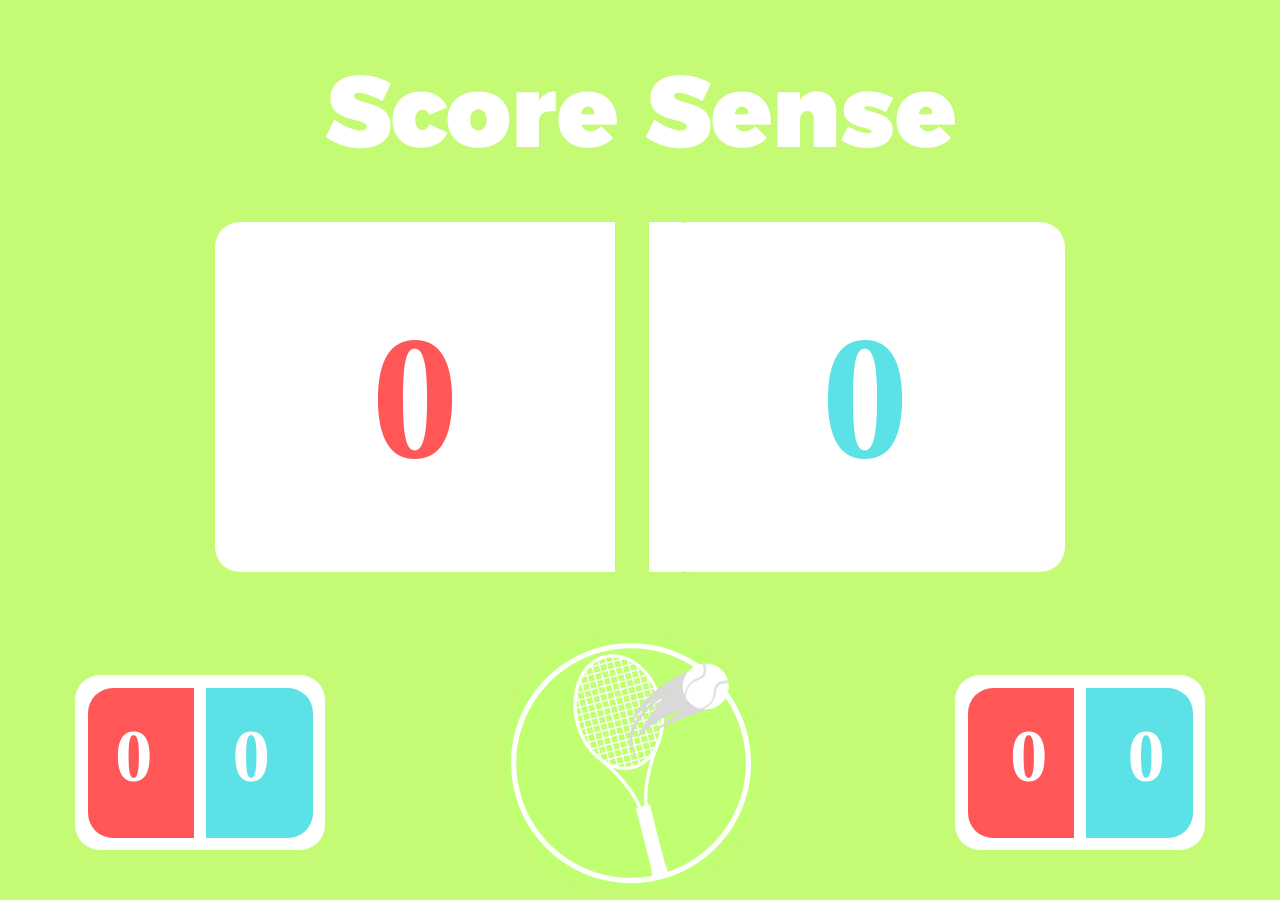
==== index.html @ 3fc28f5c "upd" ====
<!DOCTYPE html>
<html lang="en">
  <head>
    <meta charset="UTF-8">
    <meta name="viewport" content="width=device-width, initial-scale=1.0">
    <meta http-equiv="X-UA-Compatible" content="ie=edge">
    <title>Score Sense</title>
    <link rel="stylesheet" href="index.css">
    <link rel="icon" href="gb.png" type="image/x-icon">
    <link href='https://fonts.googleapis.com/css?family=Alexandria' rel='stylesheet'>
    <script src="index.js"></script>
  </head>
  <body>
    <main>
      <h1>Score Sense</h1>

      <div class="home_game">
        <h2 id="home_game_score"></h2>
      </div>

      <div class="visitor_game">
        <h2 id="visitor_game_score"></h2>
      </div>

      <div class="game_border2"></div>
      <div class="game_border"></div>
      
      <!-- this is for microphone button <input type="image" src="pink microphone.png" width="250px" height="250px" class="center"> -->

      <div class="set_score"></div>

      <div class="home_set">
        <h3 id="home_set_score" class="home_set_text"></h3>
      </div>
      <div class="visitor_set">
        <h3 id="visitor_set_score" class="visitor_set_text"></h3>
      </div>

      <div class="set_border2"></div>
      <div class="set_border"></div>

      <div class="match_score"></div>
      
      <div class="home_match">
        <h3 id="home_match_score" class="home_match_text"></h3>
      </div>
      <div class="visitor_match">
        <h3 id="visitor_match_score" class="visitor_match_text"></h3>
      </div>

      <div class="match_border2"></div>
      <div class="match_border"></div>
      
      <img src="gb.png" alt="logo" class="logo">
      
      <div class="home_winner_hover">
        <button class="home_winner_button" onclick="add_home_game_score();"></button>
      </div>
      <div class="hide"></div>
      
      <div class="visitor_winner_hover">
        <button class="visitor_winner_button" onclick="add_visitor_game_score();"></button>
      </div>
      <div class="hide"></div>

    </main>
  </body>
</html>
---- index.css ----
body {
  background: rgb(196,250,116);
}

*{
  margin: 25px;
  padding: 0;
}

.logo {
  width: 250px;
  height: 250px;
  border-radius: 110px;
  position: absolute;
  top: 612.5px;
  left: 481.25px;
}

.home_game {
  border-radius: 25px;
  width: 400px;
  height: 350px;
  background-color: white;
  color: rgba(255,87,87,255);
  text-align: center;
  line-height: 350px;
  position: absolute;
  left: 190px;
}

.visitor_game {
  border-radius: 25px;
  width: 400px;
  height: 350px;
  background-color: white;
  color: rgba(92,225,230,255);
  text-align: center;
  line-height: 350px;
  position: absolute;
  right: 190px;
}

.game_border {
  width: 33.5px;
  height: 375px;
  background-color: rgb(196,250,116);
  position: absolute;
  left: 590px;
  top: 185px;
}

.game_border2 {
  width: 100px;
  height: 350px;
  background-color: white;
  position: absolute;
  left: 557.5px;
}

.set_score {
  border-radius: 25px;
  width: 250px;
  height: 175px;
  background-color: white;
  position: absolute;
  top: 650px;
  left: 50px;
}

.home_set {
  border-radius: 25px;
  width: 130px;
  height: 150px;
  background-color: rgba(255,87,87,255);
  position: absolute;
  top: 662.5px;
  left: 62.5px;
}

.home_set_text {
  position: absolute;
  left: 2.5px;
  z-index: 10;
}

.visitor_set {
  border-radius: 25px;
  width: 130px;
  height: 150px;
  background-color: rgba(92,225,230,255);
  position: absolute;
  top: 662.5px;
  left: 157.5px;
}

.visitor_set_text {
  position: absolute;
  left: 25px;
  z-index: 10;
}

.set_border {
  width: 12.5px;
  height: 175px;
  background-color: white;
  position: absolute;
  top: 650px;
  left: 168.75px;
}

.set_border2 {
  width: 20px;
  height: 150px;
  background-color: rgba(255,87,87,255);
  position: absolute;
  top: 662.5px;
  left: 152.5px;
}

.match_score {
  border-radius: 25px;
  width: 250px;
  height: 175px;
  background-color: white;
  position: absolute;
  top: 650px;
  right: 50px;
}

.visitor_match {
  border-radius: 25px;
  width: 130px;
  height: 150px;
  background-color: rgba(92,225,230,255);
  position: absolute;
  top: 662.5px;
  right: 62.5px;
}

.visitor_match_text {
  position: absolute;
  right: 2.5px;
  z-index: 10;
}

.home_match {
  border-radius: 25px;
  width: 130px;
  height: 150px;
  background-color: rgba(255,87,87,255);
  position: absolute;
  top: 662.5px;
  right: 157.5px;
}

.home_match_text {
  position: absolute;
  right: 25px;
  z-index: 10;
}

.match_border {
  width: 12.5px;
  height: 175px;
  background-color: white;
  position: absolute;
  top: 650px;
  right: 168.75px;
}

.match_border2 {
  width: 20px;
  height: 150px;
  background-color: rgba(255,87,87,255);
  position: absolute;
  top: 662.5px;
  right: 177.5px;
}


.home_winner_button {
  border-radius: 25px;
  border: 0px;
  width: 400px;
  height: 350px;
  position: absolute;
  left: 190px;
  cursor: pointer;
  background: transparent;
}

.visitor_winner_button {
  border-radius: 25px;
  border: 0px;
  width: 400px;
  height: 350px;
  position: absolute;
  right: 190px;
  cursor: pointer;
  background: transparent;
}

.hide {
  display: none;
}

.home_winner_hover:hover + .hide {
  display: block;
  background: rgba(255,87,87,255);
  border-radius: 25px;
  width: 437.5px;
  height: 375px;
  position: absolute;
  left: 177.5px;
  top: 185px;
  z-index: -1;
  
}

.visitor_winner_hover:hover + .hide {
  display: block;
  background: rgba(92,225,230,255);
  border-radius: 25px;
  width: 437.5px;
  height: 375px;
  position: absolute;
  right: 177.5px;
  top: 185px;
  z-index: -1;
}

h3 {
  color: white;
  font-size: 75px;
  font-family: verdana;
  font-weight: 900;
  display: inline-block;
  vertical-align: middle;
  line-height: normal;
}

h2 {
  font-size: 175px;
  font-family: verdana;
  font-weight: 900;
  display: inline-block;
  vertical-align: middle;
  line-height: normal;
}

h1 {
  font-size: 100px;
  font-family: alexandria;
  font-weight: 900;
  color: white;
  text-align: center;
}

input {
  border-radius: 50%;
  position: absolute;
  top: 600px;
  left: 500px;
}

.center {
  display: block;
  margin-left: auto;
  margin-right: auto;
}
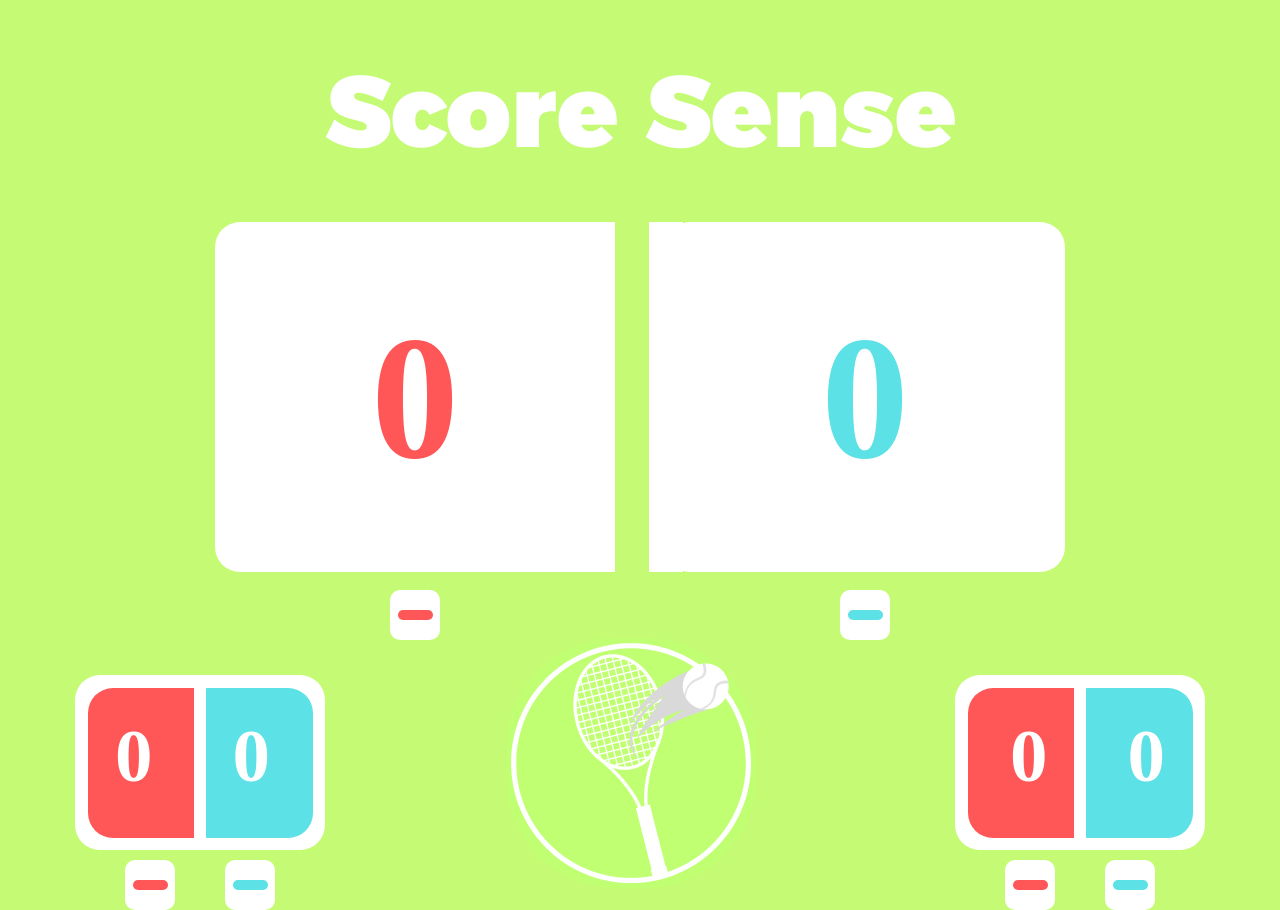
==== commit cb5dd48c: "upd" ====
--- a/index.html
+++ b/index.html
@@ -24,7 +24,7 @@
 
       <div class="game_border2"></div>
       <div class="game_border"></div>
-      
+
       <!-- this is for microphone button <input type="image" src="pink microphone.png" width="250px" height="250px" class="center"> -->
 
       <div class="set_score"></div>
@@ -40,7 +40,7 @@
       <div class="set_border"></div>
 
       <div class="match_score"></div>
-      
+
       <div class="home_match">
         <h3 id="home_match_score" class="home_match_text"></h3>
       </div>
@@ -63,6 +63,48 @@
       </div>
       <div class="hide"></div>
 
+      <div class="undo_home_game_score1"></div>
+      <div class="undo_home_game_score2"></div>
+      <div class="undo_home_game_score_hover">
+        <button class="undo_home_game_score_button" onclick="undo_home_game_score();"></button>
+      </div>
+      <div class="hide"></div>
+
+      <div class="undo_visitor_game_score1"></div>
+      <div class="undo_visitor_game_score2"></div>
+      <div class="undo_visitor_game_score_hover">
+        <button class="undo_visitor_game_score_button" onclick="undo_visitor_game_score();"></button>
+      </div>
+      <div class="hide"></div>
+
+      <div class="undo_home_set_score1"></div>
+      <div class="undo_home_set_score2"></div>
+      <div class="undo_home_set_score_hover">
+        <button class="undo_home_set_score_button" onclick="undo_home_set_score();"></button>
+      </div>
+      <div class="hide"></div>
+
+      <div class="undo_visitor_set_score1"></div>
+      <div class="undo_visitor_set_score2"></div>
+      <div class="undo_visitor_set_score_hover">
+        <button class="undo_visitor_set_score_button" onclick="undo_visitor_set_score();"></button>
+      </div>
+      <div class="hide"></div>
+
+      <div class="undo_home_match_score1"></div>
+      <div class="undo_home_match_score2"></div>
+      <div class="undo_home_match_score_hover">
+        <button class="undo_home_match_score_button" onclick="undo_home_match_score();"></button>
+      </div>
+      <div class="hide"></div>
+
+      <div class="undo_visitor_match_score1"></div>
+      <div class="undo_visitor_match_score2"></div>
+      <div class="undo_visitor_match_score_hover">
+        <button class="undo_visitor_match_score_button" onclick="undo_visitor_match_score();"></button>
+      </div>
+      <div class="hide"></div>
+
     </main>
   </body>
 </html>
--- a/index.css
+++ b/index.css
@@ -184,6 +184,7 @@
   width: 400px;
   height: 350px;
   position: absolute;
+  top: 197.5px;
   left: 190px;
   cursor: pointer;
   background: transparent;
@@ -195,7 +196,200 @@
   width: 400px;
   height: 350px;
   position: absolute;
+  top: 197.5px;
   right: 190px;
+  cursor: pointer;
+  background: transparent;
+}
+
+.undo_home_game_score1 {
+  background-color: white;
+  border-radius: 10px;
+  width: 50px;
+  height: 50px;
+  position: absolute;
+  top: 565px;
+  left: 365px;
+}
+
+.undo_home_game_score2 {
+  background-color: rgba(255,87,87,255);
+  border-radius: 10px;
+  width: 35px;
+  height: 10px;
+  position: absolute;
+  top: 585px;
+  left: 372.5px;
+}
+
+.undo_home_game_score_button {
+  border-radius: 10px;
+  border: 0px;
+  width: 50px;
+  height: 50px;
+  position: absolute;
+  top: 565px;
+  left: 365px;
+  cursor: pointer;
+  background: transparent;
+}
+
+.undo_visitor_game_score1 {
+  background-color: white;
+  border-radius: 10px;
+  width: 50px;
+  height: 50px;
+  position: absolute;
+  top: 565px;
+  right: 365px;
+}
+
+.undo_visitor_game_score2 {
+  background-color: rgba(92,225,230,255);
+  border-radius: 10px;
+  width: 35px;
+  height: 10px;
+  position: absolute;
+  top: 585px;
+  right: 372.5px;
+}
+
+.undo_visitor_game_score_button {
+  border-radius: 10px;
+  border: 0px;
+  width: 50px;
+  height: 50px;
+  position: absolute;
+  top: 565px;
+  right: 365px;
+  cursor: pointer;
+  background: transparent;
+}
+
+.undo_home_set_score1 {
+  background-color: white;
+  border-radius: 10px;
+  width: 50px;
+  height: 50px;
+  position: absolute;
+  top: 835px;
+  left: 100px;
+}
+
+.undo_home_set_score2 {
+  background-color: rgba(255,87,87,255);
+  border-radius: 10px;
+  width: 35px;
+  height: 10px;
+  position: absolute;
+  top: 855px;
+  left: 107.5px;
+}
+
+.undo_home_set_score_button {
+  border-radius: 10px;
+  border: 0px;
+  width: 50px;
+  height: 50px;
+  position: absolute;
+  top: 835px;
+  left: 100px;
+  cursor: pointer;
+  background: transparent;
+}
+
+.undo_visitor_set_score1 {
+  background-color: white;
+  border-radius: 10px;
+  width: 50px;
+  height: 50px;
+  position: absolute;
+  top: 835px;
+  left: 200px;
+}
+
+.undo_visitor_set_score2 {
+  background-color: rgba(92,225,230,255);
+  border-radius: 10px;
+  width: 35px;
+  height: 10px;
+  position: absolute;
+  top: 855px;
+  left: 207.5px;
+}
+
+.undo_visitor_set_score_button {
+  border-radius: 10px;
+  border: 0px;
+  width: 50px;
+  height: 50px;
+  position: absolute;
+  top: 835px;
+  left: 200px;
+  cursor: pointer;
+  background: transparent;
+}
+
+.undo_home_match_score1 {
+  background-color: white;
+  border-radius: 10px;
+  width: 50px;
+  height: 50px;
+  position: absolute;
+  top: 835px;
+  right: 200px;
+}
+
+.undo_home_match_score2 {
+  background-color: rgba(255,87,87,255);
+  border-radius: 10px;
+  width: 35px;
+  height: 10px;
+  position: absolute;
+  top: 855px;
+  right: 207.5px;
+}
+
+.undo_home_match_score_button {
+  border-radius: 10px;
+  border: 0px;
+  width: 50px;
+  height: 50px;
+  position: absolute;
+  top: 835px;
+  right: 200px;
+  cursor: pointer;
+  background: transparent;
+}
+
+.undo_visitor_match_score1 {
+  background-color: white;
+  border-radius: 10px;
+  width: 50px;
+  height: 50px;
+  position: absolute;
+  top: 835px;
+  right: 100px;
+}
+
+.undo_visitor_match_score2 {
+  background-color: rgba(92,225,230,255);
+  border-radius: 10px;
+  width: 35px;
+  height: 10px;
+  position: absolute;
+  top: 855px;
+  right: 107.5px;
+}
+
+.undo_visitor_match_score_button {
+  border-radius: 10px;
+  border: 0px;
+  width: 50px;
+  height: 50px;
+  position: absolute;
+  top: 835px;
+  right: 100px;
   cursor: pointer;
   background: transparent;
 }
@@ -207,8 +401,8 @@
 .home_winner_hover:hover + .hide {
   display: block;
   background: rgba(255,87,87,255);
-  border-radius: 25px;
-  width: 437.5px;
+  border-radius: 35px;
+  width: 445px;
   height: 375px;
   position: absolute;
   left: 177.5px;
@@ -220,12 +414,84 @@
 .visitor_winner_hover:hover + .hide {
   display: block;
   background: rgba(92,225,230,255);
-  border-radius: 25px;
-  width: 437.5px;
+  border-radius: 35px;
+  width: 445px;
   height: 375px;
   position: absolute;
   right: 177.5px;
   top: 185px;
+  z-index: -1;
+}
+
+.undo_home_game_score_hover:hover + .hide {
+  display: block;
+  background: rgba(255,87,87,255);
+  border-radius: 15px;
+  width: 60px;
+  height: 60px;
+  position: absolute;
+  left: 360px;
+  top: 560px;
+  z-index: -1;
+}
+
+.undo_visitor_game_score_hover:hover + .hide {
+  display: block;
+  background: rgba(92,225,230,255);
+  border-radius: 15px;
+  width: 60px;
+  height: 60px;
+  position: absolute;
+  right: 360px;
+  top: 560px;
+  z-index: -1;
+}
+
+.undo_home_set_score_hover:hover + .hide {
+  display: block;
+  background: rgba(255,87,87,255);
+  border-radius: 15px;
+  width: 60px;
+  height: 60px;
+  position: absolute;
+  left: 95px;
+  top: 830px;
+  z-index: -1;
+}
+
+.undo_visitor_set_score_hover:hover + .hide {
+  display: block;
+  background: rgba(92,225,230,255);
+  border-radius: 15px;
+  width: 60px;
+  height: 60px;
+  position: absolute;
+  left: 195px;
+  top: 830px;
+  z-index: -1;
+}
+
+.undo_home_match_score_hover:hover + .hide {
+  display: block;
+  background: rgba(255,87,87,255);
+  border-radius: 15px;
+  width: 60px;
+  height: 60px;
+  position: absolute;
+  right: 195px;
+  top: 830px;
+  z-index: -1;
+}
+
+.undo_visitor_match_score_hover:hover + .hide {
+  display: block;
+  background: rgba(92,225,230,255);
+  border-radius: 15px;
+  width: 60px;
+  height: 60px;
+  position: absolute;
+  right: 95px;
+  top: 830px;
   z-index: -1;
 }
 
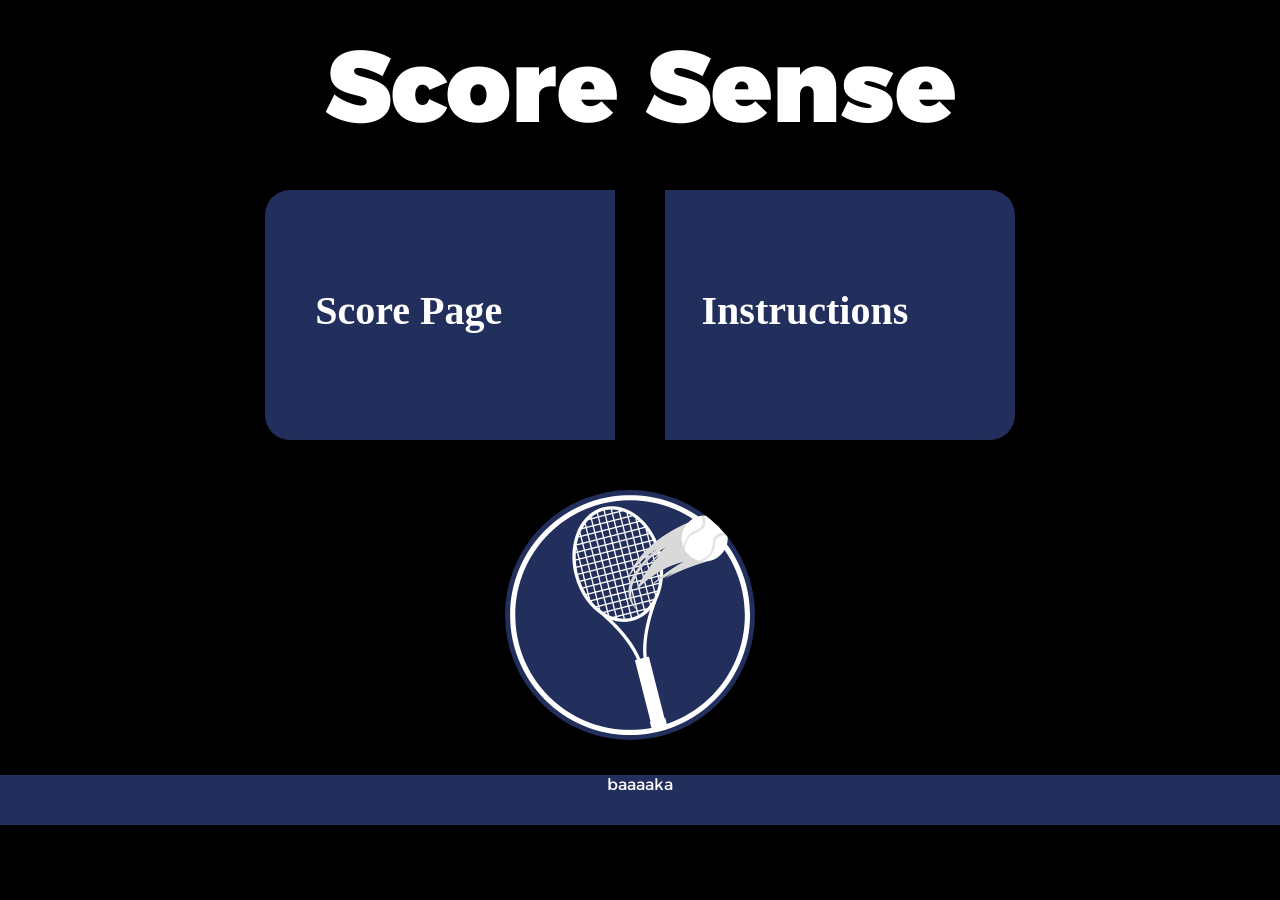
==== commit 359dd3f3: "upd" ====
--- a/index.html
+++ b/index.html
@@ -1,110 +1,33 @@
 <!DOCTYPE html>
 <html lang="en">
-  <head>
-    <meta charset="UTF-8">
-    <meta name="viewport" content="width=device-width, initial-scale=1.0">
-    <meta http-equiv="X-UA-Compatible" content="ie=edge">
-    <title>Score Sense</title>
-    <link rel="stylesheet" href="index.css">
-    <link rel="icon" href="gb.png" type="image/x-icon">
-    <link href='https://fonts.googleapis.com/css?family=Alexandria' rel='stylesheet'>
-    <script src="index.js"></script>
-  </head>
-  <body>
-    <main>
-      <h1>Score Sense</h1>
+    <head>
+        <meta charset="UTF-8">
+        <meta name="viewport" content="width=device-width, initial-scale=1.0">
+        <meta http-equiv="X-UA-Compatible" content="ie=edge">
+        <link rel="icon" href="gb.png" type="image/x-icon">
+        <link href='https://fonts.googleapis.com/css?family=Alexandria' rel='stylesheet'>
 
-      <div class="home_game">
-        <h2 id="home_game_score"></h2>
-      </div>
+        <title>Score Sense - Home Page</title>
+        <link rel="stylesheet" href="index.css">
+    </head>
+    <body>
+        <main>
+            <div class="background_image"></div>
 
-      <div class="visitor_game">
-        <h2 id="visitor_game_score"></h2>
-      </div>
+            <h1>Score Sense</h1>
 
-      <div class="game_border2"></div>
-      <div class="game_border"></div>
+            <img src="gb.png" alt="logo" class="logo">
 
-      <!-- this is for microphone button <input type="image" src="pink microphone.png" width="250px" height="250px" class="center"> -->
+            <a href="score_pag.html" class="score_page_link">
+                <p class="score_page_text">Score Page</p>
+            </a>
 
-      <div class="set_score"></div>
-
-      <div class="home_set">
-        <h3 id="home_set_score" class="home_set_text"></h3>
-      </div>
-      <div class="visitor_set">
-        <h3 id="visitor_set_score" class="visitor_set_text"></h3>
-      </div>
-
-      <div class="set_border2"></div>
-      <div class="set_border"></div>
-
-      <div class="match_score"></div>
-
-      <div class="home_match">
-        <h3 id="home_match_score" class="home_match_text"></h3>
-      </div>
-      <div class="visitor_match">
-        <h3 id="visitor_match_score" class="visitor_match_text"></h3>
-      </div>
-
-      <div class="match_border2"></div>
-      <div class="match_border"></div>
-      
-      <img src="gb.png" alt="logo" class="logo">
-      
-      <div class="home_winner_hover">
-        <button class="home_winner_button" onclick="add_home_game_score();"></button>
-      </div>
-      <div class="hide"></div>
-      
-      <div class="visitor_winner_hover">
-        <button class="visitor_winner_button" onclick="add_visitor_game_score();"></button>
-      </div>
-      <div class="hide"></div>
-
-      <div class="undo_home_game_score1"></div>
-      <div class="undo_home_game_score2"></div>
-      <div class="undo_home_game_score_hover">
-        <button class="undo_home_game_score_button" onclick="undo_home_game_score();"></button>
-      </div>
-      <div class="hide"></div>
-
-      <div class="undo_visitor_game_score1"></div>
-      <div class="undo_visitor_game_score2"></div>
-      <div class="undo_visitor_game_score_hover">
-        <button class="undo_visitor_game_score_button" onclick="undo_visitor_game_score();"></button>
-      </div>
-      <div class="hide"></div>
-
-      <div class="undo_home_set_score1"></div>
-      <div class="undo_home_set_score2"></div>
-      <div class="undo_home_set_score_hover">
-        <button class="undo_home_set_score_button" onclick="undo_home_set_score();"></button>
-      </div>
-      <div class="hide"></div>
-
-      <div class="undo_visitor_set_score1"></div>
-      <div class="undo_visitor_set_score2"></div>
-      <div class="undo_visitor_set_score_hover">
-        <button class="undo_visitor_set_score_button" onclick="undo_visitor_set_score();"></button>
-      </div>
-      <div class="hide"></div>
-
-      <div class="undo_home_match_score1"></div>
-      <div class="undo_home_match_score2"></div>
-      <div class="undo_home_match_score_hover">
-        <button class="undo_home_match_score_button" onclick="undo_home_match_score();"></button>
-      </div>
-      <div class="hide"></div>
-
-      <div class="undo_visitor_match_score1"></div>
-      <div class="undo_visitor_match_score2"></div>
-      <div class="undo_visitor_match_score_hover">
-        <button class="undo_visitor_match_score_button" onclick="undo_visitor_match_score();"></button>
-      </div>
-      <div class="hide"></div>
-
-    </main>
-  </body>
+            <a href="instructions.html" class="instructions_link">
+                <p class="instructions_text">Instructions</p>
+            </a>
+        </main>
+        <footer>
+            <p class="footer_text">baaaaka</p>
+        </footer>
+    </body>
 </html>
--- a/index.css
+++ b/index.css
@@ -1,536 +1,134 @@
-body {
-  background: rgb(196,250,116);
-}
-
-*{
-  margin: 25px;
-  padding: 0;
-}
-
-.logo {
-  width: 250px;
-  height: 250px;
-  border-radius: 110px;
-  position: absolute;
-  top: 612.5px;
-  left: 481.25px;
-}
-
-.home_game {
-  border-radius: 25px;
-  width: 400px;
-  height: 350px;
-  background-color: white;
-  color: rgba(255,87,87,255);
-  text-align: center;
-  line-height: 350px;
-  position: absolute;
-  left: 190px;
-}
-
-.visitor_game {
-  border-radius: 25px;
-  width: 400px;
-  height: 350px;
-  background-color: white;
-  color: rgba(92,225,230,255);
-  text-align: center;
-  line-height: 350px;
-  position: absolute;
-  right: 190px;
-}
-
-.game_border {
-  width: 33.5px;
-  height: 375px;
-  background-color: rgb(196,250,116);
-  position: absolute;
-  left: 590px;
-  top: 185px;
-}
-
-.game_border2 {
-  width: 100px;
-  height: 350px;
-  background-color: white;
-  position: absolute;
-  left: 557.5px;
-}
-
-.set_score {
-  border-radius: 25px;
-  width: 250px;
-  height: 175px;
-  background-color: white;
-  position: absolute;
-  top: 650px;
-  left: 50px;
-}
-
-.home_set {
-  border-radius: 25px;
-  width: 130px;
-  height: 150px;
-  background-color: rgba(255,87,87,255);
-  position: absolute;
-  top: 662.5px;
-  left: 62.5px;
-}
-
-.home_set_text {
-  position: absolute;
-  left: 2.5px;
-  z-index: 10;
-}
-
-.visitor_set {
-  border-radius: 25px;
-  width: 130px;
-  height: 150px;
-  background-color: rgba(92,225,230,255);
-  position: absolute;
-  top: 662.5px;
-  left: 157.5px;
-}
-
-.visitor_set_text {
-  position: absolute;
-  left: 25px;
-  z-index: 10;
-}
-
-.set_border {
-  width: 12.5px;
-  height: 175px;
-  background-color: white;
-  position: absolute;
-  top: 650px;
-  left: 168.75px;
-}
-
-.set_border2 {
-  width: 20px;
-  height: 150px;
-  background-color: rgba(255,87,87,255);
-  position: absolute;
-  top: 662.5px;
-  left: 152.5px;
-}
-
-.match_score {
-  border-radius: 25px;
-  width: 250px;
-  height: 175px;
-  background-color: white;
-  position: absolute;
-  top: 650px;
-  right: 50px;
-}
-
-.visitor_match {
-  border-radius: 25px;
-  width: 130px;
-  height: 150px;
-  background-color: rgba(92,225,230,255);
-  position: absolute;
-  top: 662.5px;
-  right: 62.5px;
-}
-
-.visitor_match_text {
-  position: absolute;
-  right: 2.5px;
-  z-index: 10;
-}
-
-.home_match {
-  border-radius: 25px;
-  width: 130px;
-  height: 150px;
-  background-color: rgba(255,87,87,255);
-  position: absolute;
-  top: 662.5px;
-  right: 157.5px;
-}
-
-.home_match_text {
-  position: absolute;
-  right: 25px;
-  z-index: 10;
-}
-
-.match_border {
-  width: 12.5px;
-  height: 175px;
-  background-color: white;
-  position: absolute;
-  top: 650px;
-  right: 168.75px;
-}
-
-.match_border2 {
-  width: 20px;
-  height: 150px;
-  background-color: rgba(255,87,87,255);
-  position: absolute;
-  top: 662.5px;
-  right: 177.5px;
-}
-
-
-.home_winner_button {
-  border-radius: 25px;
-  border: 0px;
-  width: 400px;
-  height: 350px;
-  position: absolute;
-  top: 197.5px;
-  left: 190px;
-  cursor: pointer;
-  background: transparent;
-}
-
-.visitor_winner_button {
-  border-radius: 25px;
-  border: 0px;
-  width: 400px;
-  height: 350px;
-  position: absolute;
-  top: 197.5px;
-  right: 190px;
-  cursor: pointer;
-  background: transparent;
-}
-
-.undo_home_game_score1 {
-  background-color: white;
-  border-radius: 10px;
-  width: 50px;
-  height: 50px;
-  position: absolute;
-  top: 565px;
-  left: 365px;
-}
-
-.undo_home_game_score2 {
-  background-color: rgba(255,87,87,255);
-  border-radius: 10px;
-  width: 35px;
-  height: 10px;
-  position: absolute;
-  top: 585px;
-  left: 372.5px;
-}
-
-.undo_home_game_score_button {
-  border-radius: 10px;
-  border: 0px;
-  width: 50px;
-  height: 50px;
-  position: absolute;
-  top: 565px;
-  left: 365px;
-  cursor: pointer;
-  background: transparent;
-}
-
-.undo_visitor_game_score1 {
-  background-color: white;
-  border-radius: 10px;
-  width: 50px;
-  height: 50px;
-  position: absolute;
-  top: 565px;
-  right: 365px;
-}
-
-.undo_visitor_game_score2 {
-  background-color: rgba(92,225,230,255);
-  border-radius: 10px;
-  width: 35px;
-  height: 10px;
-  position: absolute;
-  top: 585px;
-  right: 372.5px;
-}
-
-.undo_visitor_game_score_button {
-  border-radius: 10px;
-  border: 0px;
-  width: 50px;
-  height: 50px;
-  position: absolute;
-  top: 565px;
-  right: 365px;
-  cursor: pointer;
-  background: transparent;
-}
-
-.undo_home_set_score1 {
-  background-color: white;
-  border-radius: 10px;
-  width: 50px;
-  height: 50px;
-  position: absolute;
-  top: 835px;
-  left: 100px;
-}
-
-.undo_home_set_score2 {
-  background-color: rgba(255,87,87,255);
-  border-radius: 10px;
-  width: 35px;
-  height: 10px;
-  position: absolute;
-  top: 855px;
-  left: 107.5px;
-}
-
-.undo_home_set_score_button {
-  border-radius: 10px;
-  border: 0px;
-  width: 50px;
-  height: 50px;
-  position: absolute;
-  top: 835px;
-  left: 100px;
-  cursor: pointer;
-  background: transparent;
-}
-
-.undo_visitor_set_score1 {
-  background-color: white;
-  border-radius: 10px;
-  width: 50px;
-  height: 50px;
-  position: absolute;
-  top: 835px;
-  left: 200px;
-}
-
-.undo_visitor_set_score2 {
-  background-color: rgba(92,225,230,255);
-  border-radius: 10px;
-  width: 35px;
-  height: 10px;
-  position: absolute;
-  top: 855px;
-  left: 207.5px;
-}
-
-.undo_visitor_set_score_button {
-  border-radius: 10px;
-  border: 0px;
-  width: 50px;
-  height: 50px;
-  position: absolute;
-  top: 835px;
-  left: 200px;
-  cursor: pointer;
-  background: transparent;
-}
-
-.undo_home_match_score1 {
-  background-color: white;
-  border-radius: 10px;
-  width: 50px;
-  height: 50px;
-  position: absolute;
-  top: 835px;
-  right: 200px;
-}
-
-.undo_home_match_score2 {
-  background-color: rgba(255,87,87,255);
-  border-radius: 10px;
-  width: 35px;
-  height: 10px;
-  position: absolute;
-  top: 855px;
-  right: 207.5px;
-}
-
-.undo_home_match_score_button {
-  border-radius: 10px;
-  border: 0px;
-  width: 50px;
-  height: 50px;
-  position: absolute;
-  top: 835px;
-  right: 200px;
-  cursor: pointer;
-  background: transparent;
-}
-
-.undo_visitor_match_score1 {
-  background-color: white;
-  border-radius: 10px;
-  width: 50px;
-  height: 50px;
-  position: absolute;
-  top: 835px;
-  right: 100px;
-}
-
-.undo_visitor_match_score2 {
-  background-color: rgba(92,225,230,255);
-  border-radius: 10px;
-  width: 35px;
-  height: 10px;
-  position: absolute;
-  top: 855px;
-  right: 107.5px;
-}
-
-.undo_visitor_match_score_button {
-  border-radius: 10px;
-  border: 0px;
-  width: 50px;
-  height: 50px;
-  position: absolute;
-  top: 835px;
-  right: 100px;
-  cursor: pointer;
-  background: transparent;
-}
-
-.hide {
-  display: none;
-}
-
-.home_winner_hover:hover + .hide {
-  display: block;
-  background: rgba(255,87,87,255);
-  border-radius: 35px;
-  width: 445px;
-  height: 375px;
-  position: absolute;
-  left: 177.5px;
-  top: 185px;
-  z-index: -1;
-  
-}
-
-.visitor_winner_hover:hover + .hide {
-  display: block;
-  background: rgba(92,225,230,255);
-  border-radius: 35px;
-  width: 445px;
-  height: 375px;
-  position: absolute;
-  right: 177.5px;
-  top: 185px;
-  z-index: -1;
-}
-
-.undo_home_game_score_hover:hover + .hide {
-  display: block;
-  background: rgba(255,87,87,255);
-  border-radius: 15px;
-  width: 60px;
-  height: 60px;
-  position: absolute;
-  left: 360px;
-  top: 560px;
-  z-index: -1;
-}
-
-.undo_visitor_game_score_hover:hover + .hide {
-  display: block;
-  background: rgba(92,225,230,255);
-  border-radius: 15px;
-  width: 60px;
-  height: 60px;
-  position: absolute;
-  right: 360px;
-  top: 560px;
-  z-index: -1;
-}
-
-.undo_home_set_score_hover:hover + .hide {
-  display: block;
-  background: rgba(255,87,87,255);
-  border-radius: 15px;
-  width: 60px;
-  height: 60px;
-  position: absolute;
-  left: 95px;
-  top: 830px;
-  z-index: -1;
-}
-
-.undo_visitor_set_score_hover:hover + .hide {
-  display: block;
-  background: rgba(92,225,230,255);
-  border-radius: 15px;
-  width: 60px;
-  height: 60px;
-  position: absolute;
-  left: 195px;
-  top: 830px;
-  z-index: -1;
-}
-
-.undo_home_match_score_hover:hover + .hide {
-  display: block;
-  background: rgba(255,87,87,255);
-  border-radius: 15px;
-  width: 60px;
-  height: 60px;
-  position: absolute;
-  right: 195px;
-  top: 830px;
-  z-index: -1;
-}
-
-.undo_visitor_match_score_hover:hover + .hide {
-  display: block;
-  background: rgba(92,225,230,255);
-  border-radius: 15px;
-  width: 60px;
-  height: 60px;
-  position: absolute;
-  right: 95px;
-  top: 830px;
-  z-index: -1;
-}
-
-h3 {
-  color: white;
-  font-size: 75px;
-  font-family: verdana;
-  font-weight: 900;
-  display: inline-block;
-  vertical-align: middle;
-  line-height: normal;
-}
-
-h2 {
-  font-size: 175px;
-  font-family: verdana;
-  font-weight: 900;
-  display: inline-block;
-  vertical-align: middle;
-  line-height: normal;
-}
-
-h1 {
-  font-size: 100px;
-  font-family: alexandria;
-  font-weight: 900;
-  color: white;
-  text-align: center;
-}
-
-input {
-  border-radius: 50%;
-  position: absolute;
-  top: 600px;
-  left: 500px;
-}
-
-.center {
-  display: block;
-  margin-left: auto;
-  margin-right: auto;
+body {
+    background-color: black;
+}
+
+.background_image {
+    position: fixed;
+    top: -20px;
+    left: -20px;
+    z-index: -2;
+    display: block;
+    background-image: url("score-sense-background.jpg");
+    width: 1920px;
+    height: 1200px;
+    -webkit-filter: blur(5px);
+    -moz-filter: blur(5px);
+    -o-filter: blur(5px);
+    -ms-filter: blur(5px);
+    filter: blur(5px);
+}
+
+* {
+    margin: 0px;
+    padding: 0;
+}
+
+h1 {
+    margin: 25px;
+    font-size: 100px;
+    font-family: alexandria;
+    font-weight: 900;
+    color: white;
+    text-align: center;
+}
+
+.logo {
+    width: 250px;
+    height: 250px;
+    border-radius: 150px;
+    position: absolute;
+    top: 490px;
+    left: 505px;
+}
+
+a {
+    border-radius: 25px;
+    width: 387px;
+    height: 250px;
+    color: white;
+    background-color: rgb(34,46,92);
+    text-align: center;
+    font-weight: 900;
+    font-family: verdana;
+    font-size: 40px;
+    line-height: 242.5px;
+    position: absolute;
+    top: 190px;
+    text-decoration: none;
+}
+
+.score_page_link {
+    clip-path: inset(0 37px 0 0);
+    left: 265px;
+}
+
+.score_page_link:hover {
+    background-color: rgb(26,32,59);
+}
+
+.score_page_text {
+    position: absolute;
+    left: 13%;
+}
+
+.instructions_link {
+    clip-path: inset(0 0 0 37px);
+    right: 265px;
+}
+
+.instructions_link:hover {
+    background-color: rgb(26,32,59);
+}
+
+.instructions_text {
+    position: absolute;
+    left: 19%;
+}
+
+.hide {
+    display: none;
+}
+
+.score_page_hover:hover + .hide {
+    display: block;
+    background: rgb(26,32,59);
+    border-radius: 35px;
+    width: 412.5px;
+    height: 275px;
+    position: absolute;
+    left: 252.5px;
+    top: 177.5px;
+    z-index: -1;
+    clip-path: inset(0 37px 0 0);
+}
+
+.instructions_hover:hover + .hide {
+    display: block;
+    background: rgb(26,32,59);
+    border-radius: 35px;
+    width: 412.5px;
+    height: 275px;
+    position: absolute;
+    right: 252.5px;
+    top: 177.5px;
+    z-index: -1;
+    clip-path: inset(0 0 0 37px);
+}
+
+footer {
+    position: absolute;
+    top: 775px;
+    left: 50%;
+    transform: translateX(-50%);
+    height: 50px;
+    width: 100%;
+    background-color: rgb(34,46,92);
+}
+
+.footer_text {
+    color: white;
+    font-family: alexandria;
+    position: absolute;
+    left: 50%;
+    transform: translateX(-50%);
 }
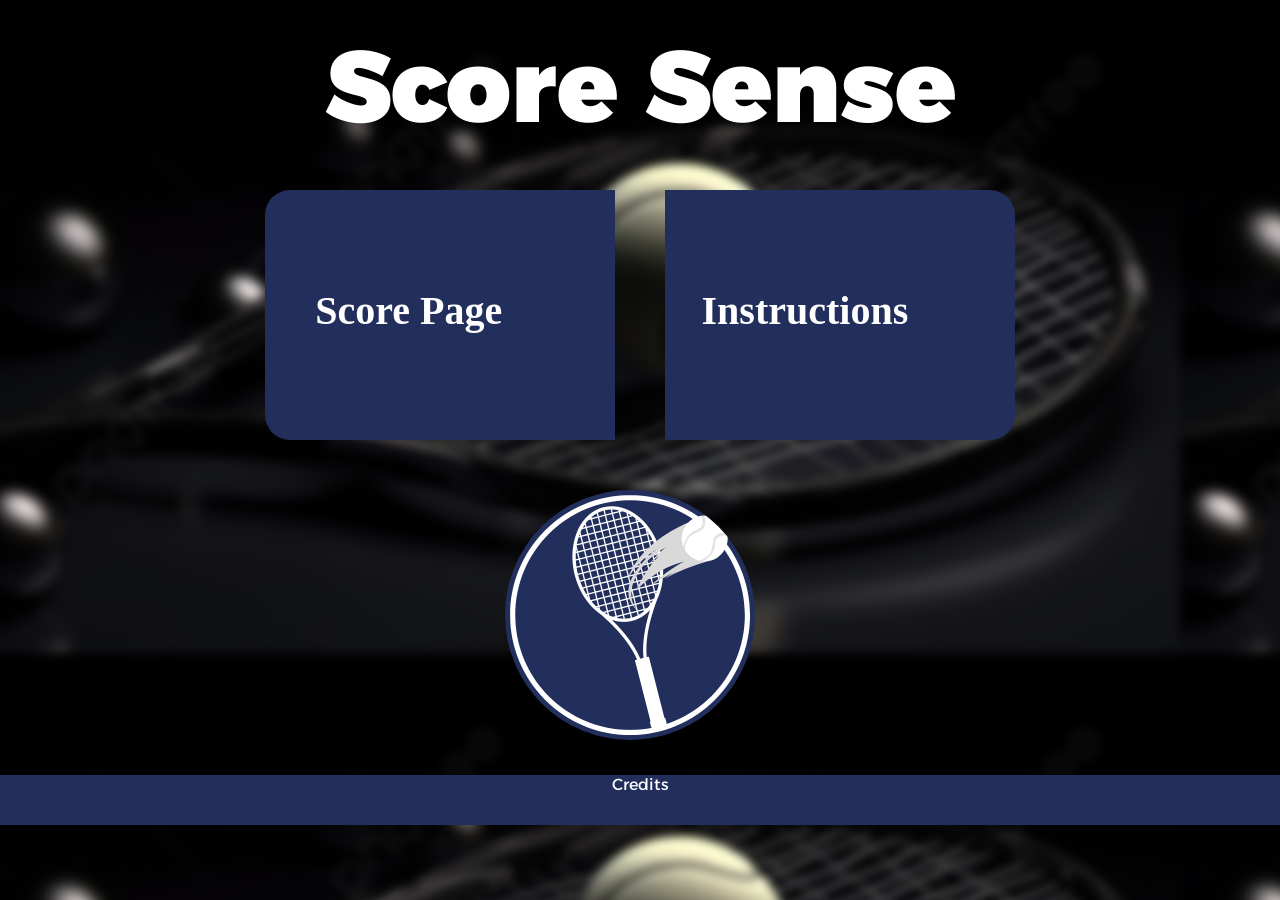
==== commit da347f8d: "upd" ====
--- a/index.html
+++ b/index.html
@@ -18,7 +18,7 @@
 
             <img src="gb.png" alt="logo" class="logo">
 
-            <a href="score_pag.html" class="score_page_link">
+            <a href="score_page.html" class="score_page_link">
                 <p class="score_page_text">Score Page</p>
             </a>
 
@@ -27,7 +27,7 @@
             </a>
         </main>
         <footer>
-            <p class="footer_text">baaaaka</p>
+            <p class="footer_text">Credits</p>
         </footer>
     </body>
 </html>
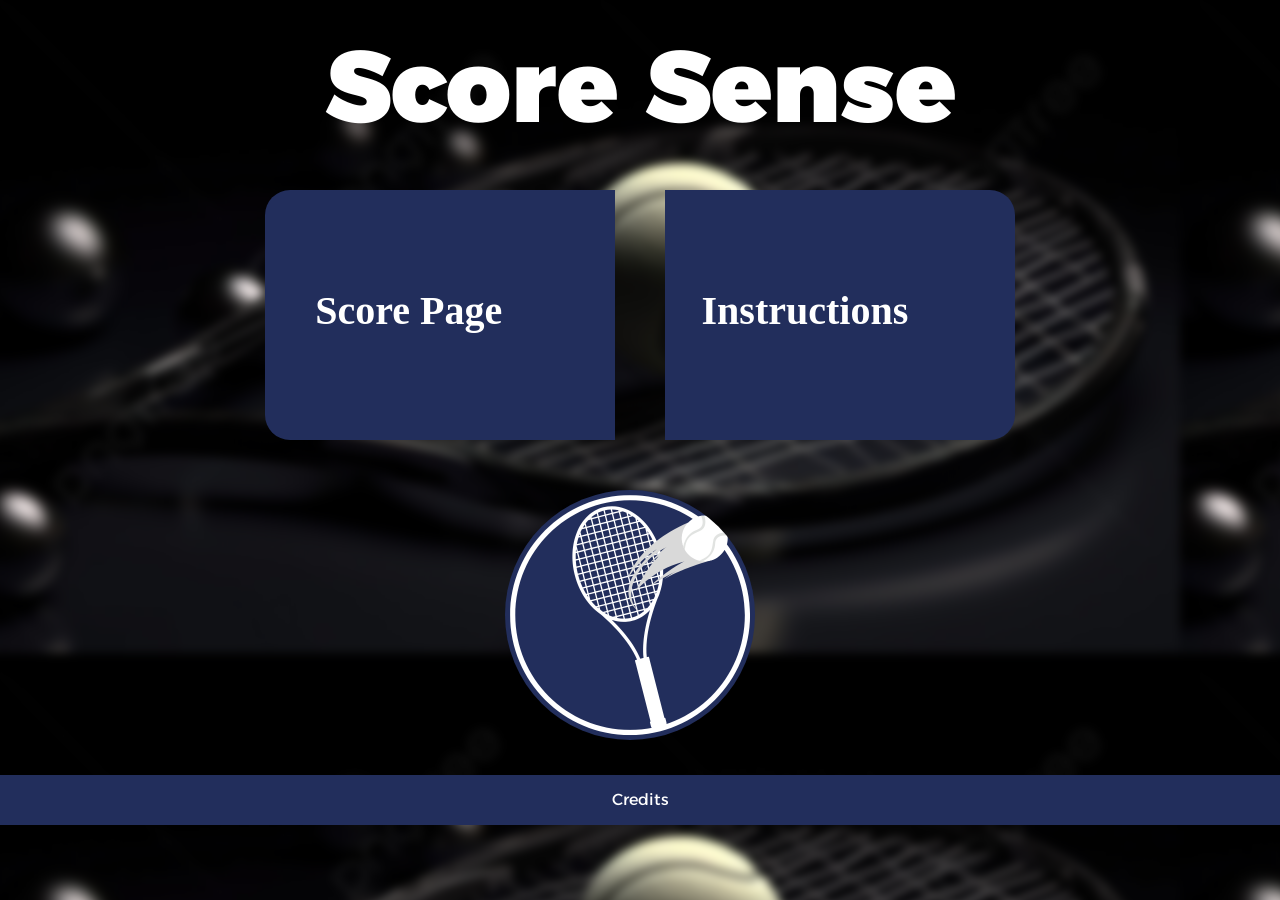
==== commit 7a76be9e: "upd" ====
--- a/index.html
+++ b/index.html
@@ -18,16 +18,16 @@
 
             <img src="gb.png" alt="logo" class="logo">
 
-            <a href="score_page.html" class="score_page_link">
+            <a href="score_page.html" class="score_page_link middle_link">
                 <p class="score_page_text">Score Page</p>
             </a>
 
-            <a href="instructions.html" class="instructions_link">
+            <a href="instructions.html" class="instructions_link middle_link">
                 <p class="instructions_text">Instructions</p>
             </a>
         </main>
         <footer>
-            <p class="footer_text">Credits</p>
+            <a href="credits.html" class="footer_text">Credits</a>
         </footer>
     </body>
 </html>
--- a/index.css
+++ b/index.css
@@ -41,7 +41,7 @@
     left: 505px;
 }
 
-a {
+.middle_link {
     border-radius: 25px;
     width: 387px;
     height: 250px;
@@ -85,36 +85,6 @@
     left: 19%;
 }
 
-.hide {
-    display: none;
-}
-
-.score_page_hover:hover + .hide {
-    display: block;
-    background: rgb(26,32,59);
-    border-radius: 35px;
-    width: 412.5px;
-    height: 275px;
-    position: absolute;
-    left: 252.5px;
-    top: 177.5px;
-    z-index: -1;
-    clip-path: inset(0 37px 0 0);
-}
-
-.instructions_hover:hover + .hide {
-    display: block;
-    background: rgb(26,32,59);
-    border-radius: 35px;
-    width: 412.5px;
-    height: 275px;
-    position: absolute;
-    right: 252.5px;
-    top: 177.5px;
-    z-index: -1;
-    clip-path: inset(0 0 0 37px);
-}
-
 footer {
     position: absolute;
     top: 775px;
@@ -131,4 +101,6 @@
     position: absolute;
     left: 50%;
     transform: translateX(-50%);
+    top: 15px;
+    text-decoration: none;
 }
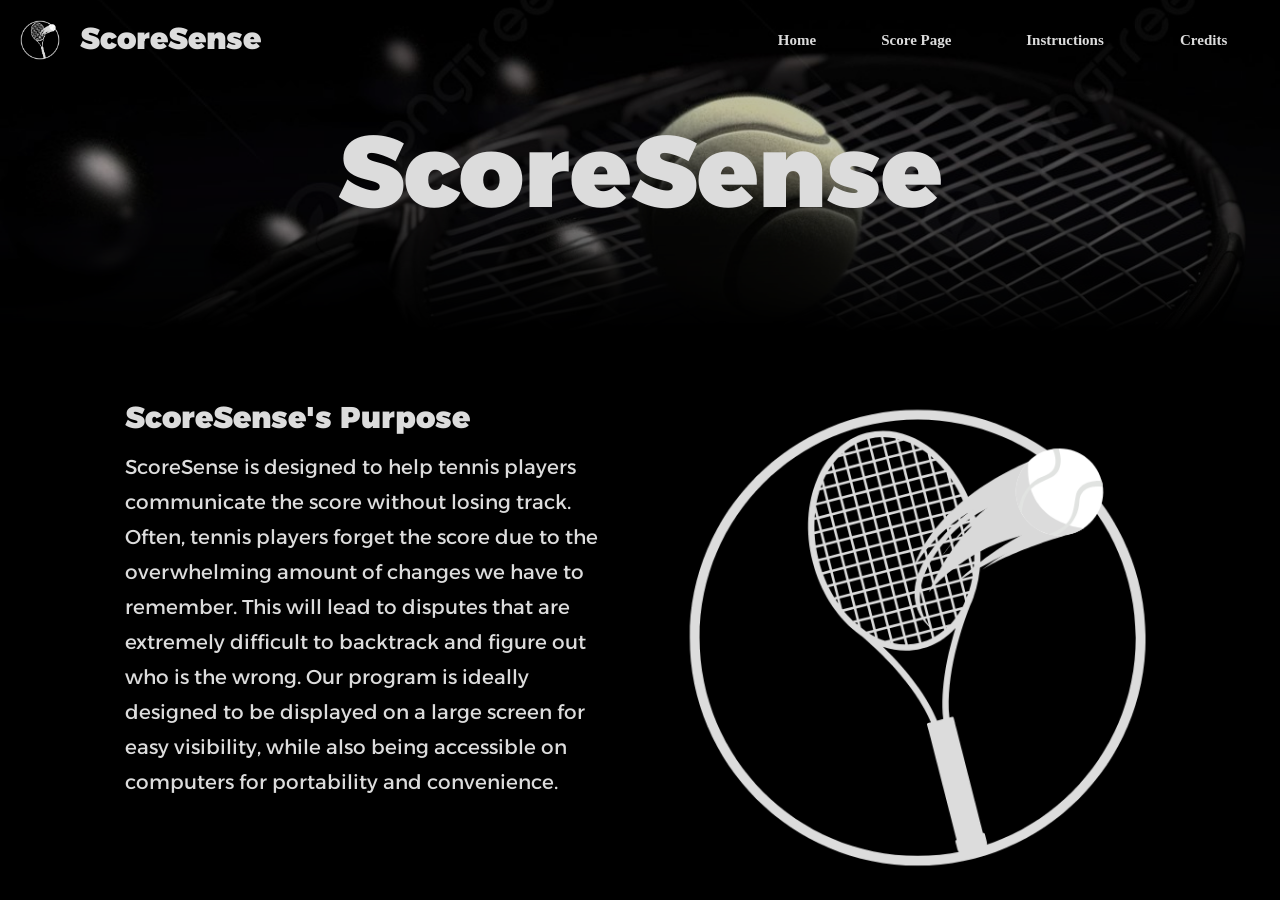
==== commit 15e2c9bf: "finished" ====
--- a/index.html
+++ b/index.html
@@ -1,33 +1,54 @@
-<!DOCTYPE html>
-<html lang="en">
-    <head>
-        <meta charset="UTF-8">
-        <meta name="viewport" content="width=device-width, initial-scale=1.0">
-        <meta http-equiv="X-UA-Compatible" content="ie=edge">
-        <link rel="icon" href="gb.png" type="image/x-icon">
-        <link href='https://fonts.googleapis.com/css?family=Alexandria' rel='stylesheet'>
-
-        <title>Score Sense - Home Page</title>
-        <link rel="stylesheet" href="index.css">
-    </head>
-    <body>
-        <main>
-            <div class="background_image"></div>
-
-            <h1>Score Sense</h1>
-
-            <img src="gb.png" alt="logo" class="logo">
-
-            <a href="score_page.html" class="score_page_link middle_link">
-                <p class="score_page_text">Score Page</p>
-            </a>
-
-            <a href="instructions.html" class="instructions_link middle_link">
-                <p class="instructions_text">Instructions</p>
-            </a>
-        </main>
-        <footer>
-            <a href="credits.html" class="footer_text">Credits</a>
-        </footer>
-    </body>
+<!DOCTYPE html>
+<html lang="en">
+    <head>
+        <meta charset="UTF-8">
+        <meta name="viewport" content="width=device-width, initial-scale=1.0">
+        <meta http-equiv="X-UA-Compatible" content="ie=edge">
+        <link rel="icon" href="gb.png" type="image/x-icon">
+        <link href='https://fonts.googleapis.com/css?family=Alexandria' rel='stylesheet'>
+
+        <title>ScoreSense - Home Page</title>
+        <link rel="stylesheet" href="index.css">
+    </head>
+    <body>
+        <header>
+            <h1>ScoreSense</h1>
+            
+            <img src="score-sense-background.jpg" class="background_image">
+
+            <img src="gb.png" alt="logo" class="small_logo">
+            <p class="small_title">ScoreSense</p>
+            <a href="index.html">
+                <button class="home_button"></button>
+            </a>
+
+            <a href="index.html" class="link home_link">
+                <p class="home_text">Home</p>
+            </a>
+
+            <a href="score_page.html" class="link score_page_link">
+                <p class="score_page_text">Score Page</p>
+            </a>
+
+            <a href="instructions.html" class="link instructions_link">
+                <p class="instructions_text">Instructions</p>
+            </a>
+
+            <a href="credits.html" class="link credits_link">
+                <p class="credits_text">Credits</p>
+            </a>
+        </header>
+        <main>
+            <div class="scoresense_description_header">
+                <p class="scoresense_description_header_text">ScoreSense's Purpose</p>
+            </div>
+            <div class="scoresense_description_text">
+                <p>
+                    ScoreSense is designed to help tennis players communicate the score without losing track. Often, tennis players forget the score due to the overwhelming amount of changes we have to remember. This will lead to disputes that are extremely difficult to backtrack and figure out who is the wrong. Our program is ideally designed to be displayed on a large screen for easy visibility, while also being accessible on computers for portability and convenience.
+                </p>
+            </div>
+
+            <img src="gb.png" alt="logo" class="big_logo">
+        </main>
+    </body>
 </html>
--- a/index.css
+++ b/index.css
@@ -1,106 +1,178 @@
-body {
-    background-color: black;
-}
-
-.background_image {
-    position: fixed;
-    top: -20px;
-    left: -20px;
-    z-index: -2;
-    display: block;
-    background-image: url("score-sense-background.jpg");
-    width: 1920px;
-    height: 1200px;
-    -webkit-filter: blur(5px);
-    -moz-filter: blur(5px);
-    -o-filter: blur(5px);
-    -ms-filter: blur(5px);
-    filter: blur(5px);
-}
-
-* {
-    margin: 0px;
-    padding: 0;
-}
-
-h1 {
-    margin: 25px;
-    font-size: 100px;
-    font-family: alexandria;
-    font-weight: 900;
-    color: white;
-    text-align: center;
-}
-
-.logo {
-    width: 250px;
-    height: 250px;
-    border-radius: 150px;
-    position: absolute;
-    top: 490px;
-    left: 505px;
-}
-
-.middle_link {
-    border-radius: 25px;
-    width: 387px;
-    height: 250px;
-    color: white;
-    background-color: rgb(34,46,92);
-    text-align: center;
-    font-weight: 900;
-    font-family: verdana;
-    font-size: 40px;
-    line-height: 242.5px;
-    position: absolute;
-    top: 190px;
-    text-decoration: none;
-}
-
-.score_page_link {
-    clip-path: inset(0 37px 0 0);
-    left: 265px;
-}
-
-.score_page_link:hover {
-    background-color: rgb(26,32,59);
-}
-
-.score_page_text {
-    position: absolute;
-    left: 13%;
-}
-
-.instructions_link {
-    clip-path: inset(0 0 0 37px);
-    right: 265px;
-}
-
-.instructions_link:hover {
-    background-color: rgb(26,32,59);
-}
-
-.instructions_text {
-    position: absolute;
-    left: 19%;
-}
-
-footer {
-    position: absolute;
-    top: 775px;
-    left: 50%;
-    transform: translateX(-50%);
-    height: 50px;
-    width: 100%;
-    background-color: rgb(34,46,92);
-}
-
-.footer_text {
-    color: white;
-    font-family: alexandria;
-    position: absolute;
-    left: 50%;
-    transform: translateX(-50%);
-    top: 15px;
-    text-decoration: none;
+body {
+    background-color: black;
+}
+
+.background_image {
+    position: absolute;
+    top: -100px;
+    z-index: -2;
+    display: block;
+    width: 100%;
+    filter: brightness(75%);
+    mask-image: linear-gradient(to bottom, black 60%, transparent);
+}
+
+
+* {
+    margin: 0px;
+    padding: 0;
+}
+
+h1 {
+    position: absolute;
+    top: 110px;
+    left: 50%;
+    transform: translateX(-50%);
+    font-size: 100px;
+    font-family: alexandria;
+    font-weight: 900;
+    color: rgb(220,220,220);
+}
+
+.small_logo {
+    width: 40px;
+    height: 40px;
+    position: absolute;
+    top: 20px;
+    left: 20px;
+}
+
+.small_title {
+    position: absolute;
+    top: 20px;
+    left: 80px;
+    font-size: 30px;
+    font-family: alexandria;
+    font-weight: 900;
+    color: rgb(220,220,220);
+}
+
+.home_button {
+    background-color: transparent;
+    border: 0;
+    position: absolute;
+    width: 250px;
+    height: 40px;
+    top: 20px;
+    left: 20px;
+    cursor: pointer;
+    z-index: 2;
+}
+
+.link {
+    height: 40px;
+    color: rgb(220,220,220);
+    background-color: transparent;
+    text-align: center;
+    font-weight: 900;
+    font-family: verdana;
+    font-size: 15px;
+    position: absolute;
+    top: 190px;
+    text-decoration: none;
+}
+
+.home_link {
+    width: 75px;
+    top: 20px;
+    right: 440px;
+}
+
+.home_link:hover {
+    background-color: rgb(30,30,30);
+}
+
+.home_text {
+    position: absolute;
+    top: 50%;
+    transform: translateY(-50%);
+    left: 17%;
+}
+
+.score_page_link {
+    width: 125px;
+    top: 20px;
+    right: 290px;
+}
+
+.score_page_link:hover {
+    background-color: rgb(30,30,30);
+}
+
+.score_page_text {
+    position: absolute;
+    top: 50%;
+    transform: translateY(-50%);
+    left: 13%;
+}
+
+.instructions_link {
+    width: 125px;
+    top: 20px;
+    right: 140px;
+}
+
+.instructions_link:hover {
+    background-color: rgb(30,30,30);
+}
+
+.instructions_text {
+    position: absolute;
+    top: 50%;
+    transform: translateY(-50%);
+    left: 9%;
+}
+
+.credits_link {
+    width: 100px;
+    top: 20px;
+    right: 20px;
+}
+
+.credits_link:hover {
+    background-color: rgb(30,30,30);
+}
+
+.credits_text {
+    position: absolute;
+    top: 50%;
+    transform: translateY(-50%);
+    left: 20%;
+}
+
+.big_logo {
+    width: 475px;
+    height: 475px;
+    position: absolute;
+    top: 400px;
+    right: 125px;
+}
+
+.scoresense_description_header {
+    width: 475px;
+    height: 35px;
+    position: absolute;
+    top: 400px;
+    left: 125px;
+    font-size: 30px;
+    font-family: alexandria;
+    font-weight: 900;
+    color: rgb(220,220,220);
+}
+
+.scoresense_description_header_text {
+    line-height: 35px;
+}
+
+.scoresense_description_text {
+    width: 475px;
+    height: 450px;
+    position: absolute;
+    top: 450px;
+    left: 125px;
+    font-size: 20px;
+    font-family: alexandria;
+    font-weight: 400;
+    color: rgb(220,220,220);
+    line-height: 35px;
 }
